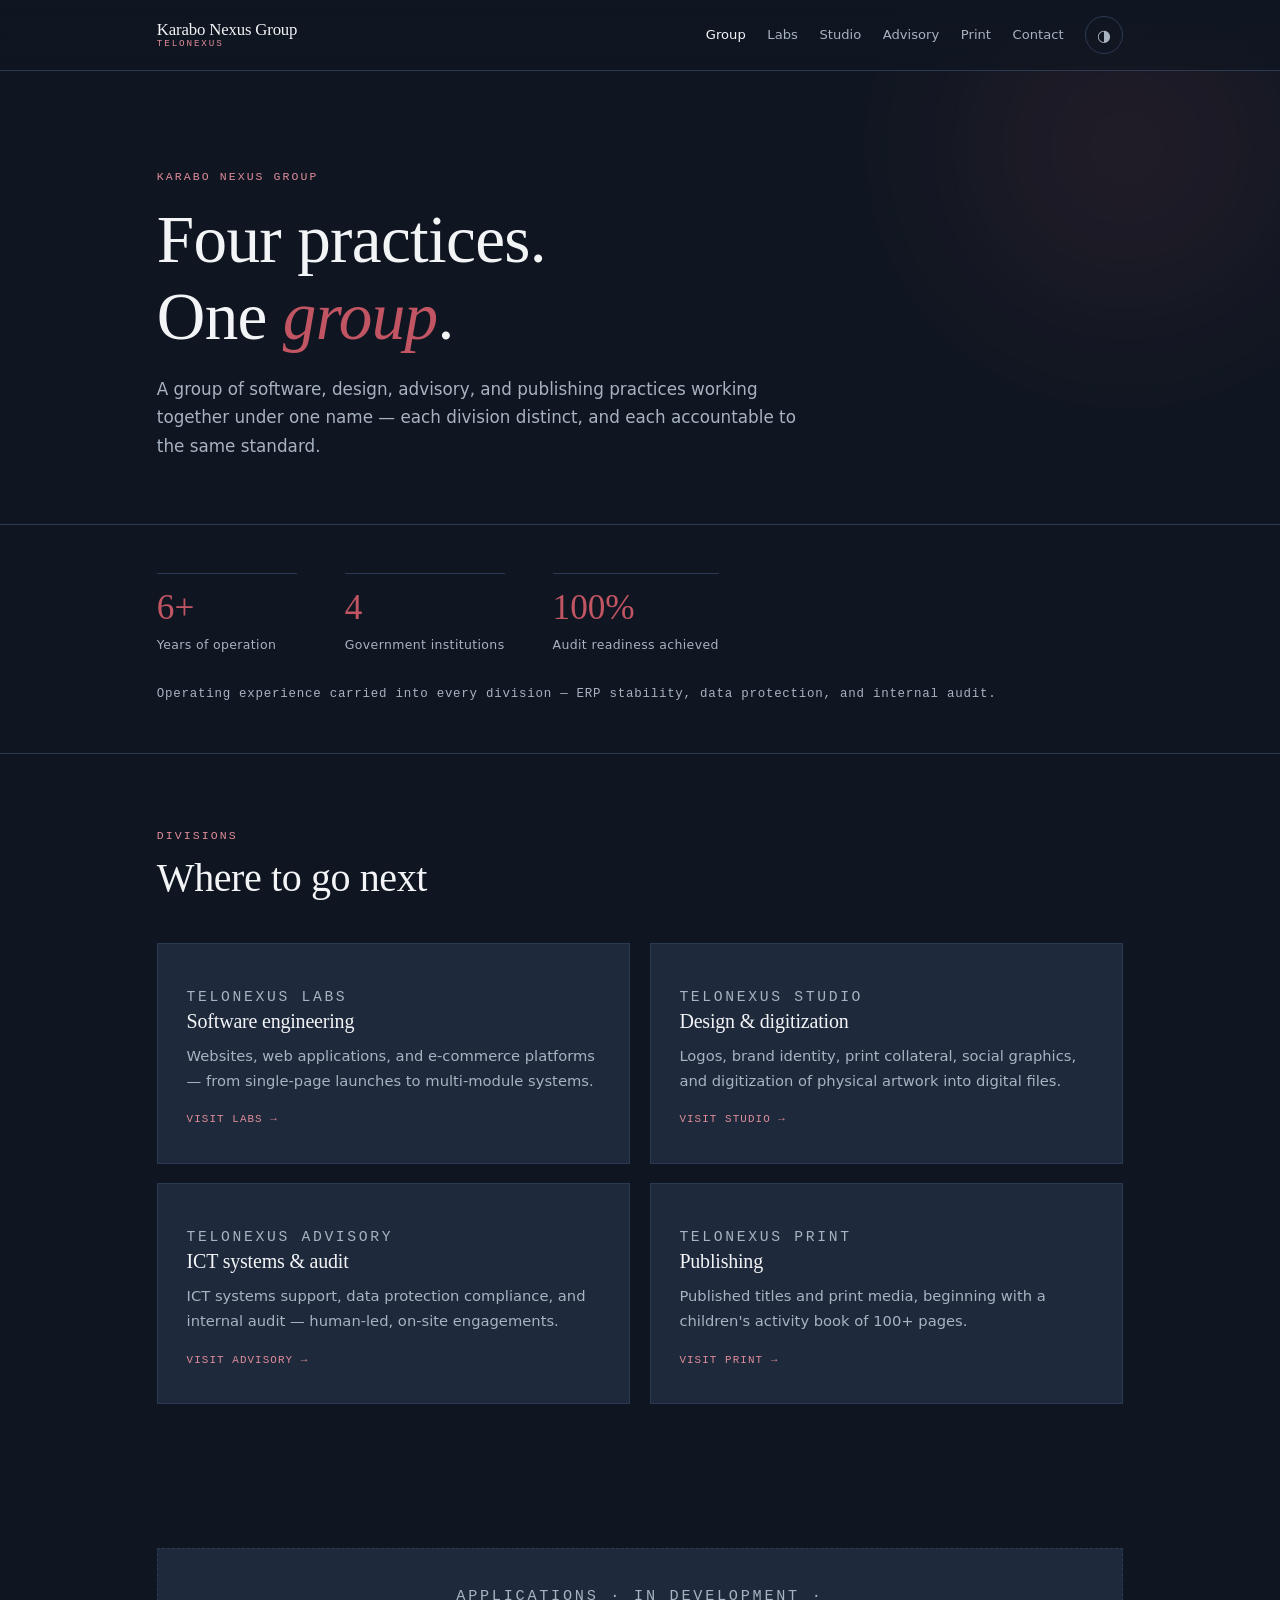
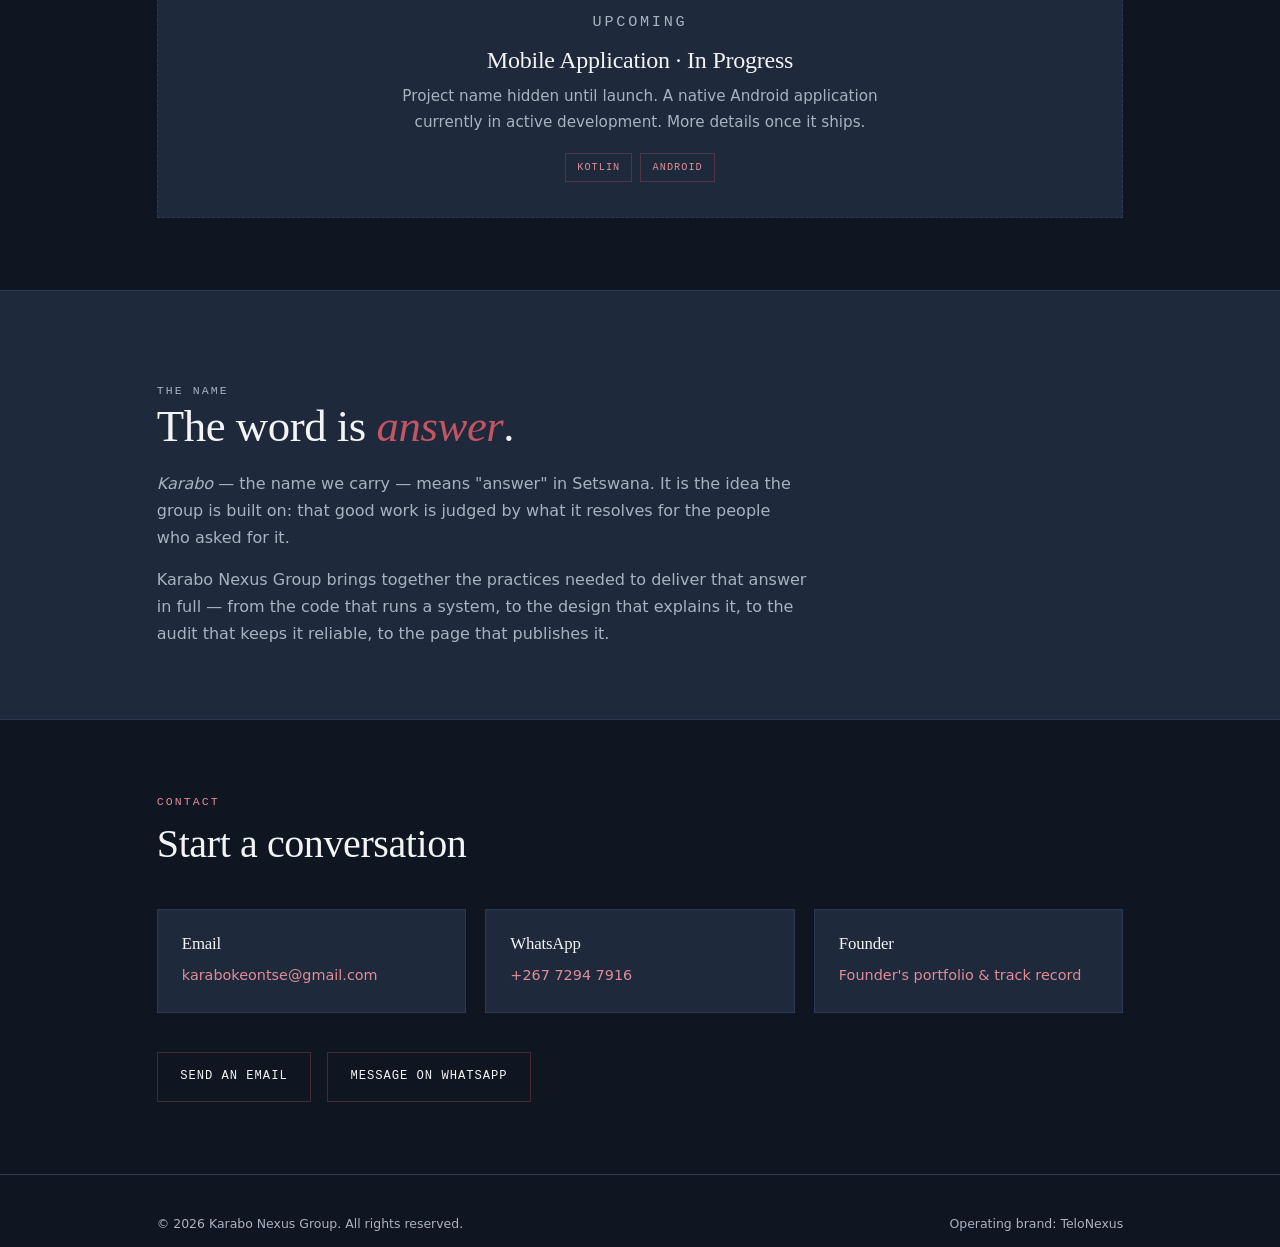
==== index.html @ 83cbbe05 "Karabo Nexus Group website: extracted corporate site Built from a source-verified extraction of the " ====
<!DOCTYPE html>
<html lang="en">
<head>
<meta charset="UTF-8">
<meta name="viewport" content="width=device-width, initial-scale=1.0">
<title>Karabo Nexus Group — Software, Design, Advisory &amp; Publishing</title>
<meta name="description" content="Karabo Nexus Group operates four divisions: TeloNexus Labs (software engineering), TeloNexus Studio (design and digitization), TeloNexus Advisory (ICT audit and compliance), and TeloNexus Print (publishing).">
<style>
:root {
  
  --bg: #0F1621;
  --bg-2: #1E293B;
  --bg-3: #24324A;
  --ink: #F3F4F6;
  --ink-dim: #A8B2C1;
  --border: #2A3A54;
  --bronze: #C15563;
  --bronze-deep: #8E1D2C;
  --bronze-soft: rgba(193, 85, 99, 0.30);
  --steel: #A8B2C1;

  
  --accent-text: #E08C99;

  --nav-bg: linear-gradient(to bottom, rgba(15, 22, 33, 0.92), rgba(15, 22, 33, 0.72));
  --max: 1120px;
  --radius: 10px;
  --ease: cubic-bezier(.22, 1, .36, 1);
}

html[data-theme="light"] {
  --bg: #F3F4F6;
  --bg-2: #FFFFFF;
  --bg-3: #E9EEF5;
  --ink: #0F1621;
  --ink-dim: #5B6B80;
  --border: #D7DFE9;
  --bronze: #8E1D2C;
  --bronze-deep: #8E1D2C;
  --bronze-soft: rgba(142, 29, 44, 0.16);
  --accent-text: #8E1D2C;
  --steel: #52637A;
  --nav-bg: linear-gradient(to bottom, rgba(255, 255, 255, 0.94), rgba(255, 255, 255, 0.78));
}

*, *::before, *::after { box-sizing: border-box; margin: 0; padding: 0; }

html { scroll-behavior: smooth; }

body {
  background: var(--bg);
  color: var(--ink);
  font-family: 'Inter', system-ui, sans-serif;
  font-weight: 300;
  line-height: 1.7;
  -webkit-font-smoothing: antialiased;
  overflow-x: hidden;
}

img { max-width: 100%; display: block; }

a { color: inherit; }

:focus-visible {
  outline: 2px solid var(--accent-text);
  outline-offset: 3px;
  border-radius: 3px;
}

::selection { background: var(--bronze-soft); color: var(--ink); }

.skip-link {
  position: absolute; left: -9999px; top: 0;
  background: var(--bg-2); color: var(--ink);
  padding: .8rem 1.2rem; border: 1px solid var(--border); z-index: 200;
}
.skip-link:focus { left: 1rem; top: 1rem; }

h1, h2, h3, h4 { font-family: 'Fraunces', Georgia, serif; font-weight: 400; line-height: 1.15; letter-spacing: -0.01em; }

.eyebrow {
  font-family: 'IBM Plex Mono', ui-monospace, monospace;
  font-size: .72rem;
  letter-spacing: .18em;
  text-transform: uppercase;
  color: var(--accent-text);
}

.lede { color: var(--ink-dim); font-size: 1.05rem; max-width: 62ch; }

.mono {
  font-family: 'IBM Plex Mono', ui-monospace, monospace;
  font-size: .78rem;
  letter-spacing: .06em;
  color: var(--ink-dim);
}

.wrap { max-width: var(--max); margin: 0 auto; padding: 0 6vw; }
section { padding: 4.5rem 0; }
.section-head { margin-bottom: 2.6rem; }
.section-head h2 { font-size: clamp(1.7rem, 3.4vw, 2.5rem); margin-top: .6rem; }

header.site {
  position: sticky; top: 0; z-index: 50;
  backdrop-filter: blur(10px);
  background: var(--nav-bg);
  border-bottom: 1px solid var(--border);
}
.bar {
  display: flex; align-items: center; justify-content: space-between; gap: 1rem;
  padding: 1rem 6vw;
  max-width: var(--max); margin: 0 auto;
}
.brand { text-decoration: none; display: flex; flex-direction: column; line-height: 1.15; }
.brand b { font-family: 'Fraunces', serif; font-weight: 500; font-size: 1.05rem; letter-spacing: -0.01em; }
.brand span {
  font-family: 'IBM Plex Mono', monospace; font-size: .58rem;
  letter-spacing: .2em; text-transform: uppercase; color: var(--accent-text);
}
.nav { display: flex; align-items: center; gap: 1.35rem; }
.nav a { text-decoration: none; color: var(--ink-dim); font-size: .82rem; transition: color .2s; }
.nav a:hover, .nav a[aria-current="page"] { color: var(--ink); }

.theme-toggle {
  background: transparent; border: 1px solid var(--border); color: var(--ink-dim);
  width: 38px; height: 38px; border-radius: 50%; cursor: pointer; font-size: 1rem;
  display: inline-flex; align-items: center; justify-content: center;
  transition: border-color .2s, color .2s;
}
.theme-toggle:hover { border-color: var(--bronze); color: var(--ink); }

.nav-toggle { display: none; }

.hero { position: relative; padding: 6rem 0 4rem; border-bottom: 1px solid var(--border); }
.hero::after {
  content: ''; position: absolute; right: -10vmax; top: -16vmax;
  width: 44vmax; height: 44vmax; border-radius: 50%;
  background: radial-gradient(circle, rgba(193, 85, 99, .30), transparent 62%);
  filter: blur(80px); opacity: .5; pointer-events: none; z-index: 0;
}
.hero-inner { position: relative; z-index: 1; }
.hero h1 { font-size: clamp(2.2rem, 6vw, 4.2rem); margin: .9rem 0 1.2rem; }
.hero h1 em { font-style: italic; font-weight: 300; color: var(--bronze); }

.grid-4 { display: grid; grid-template-columns: repeat(2, 1fr); gap: 1.2rem; }

.card {
  position: relative; display: block; text-decoration: none;
  border: 1px solid var(--border); background: var(--bg-2);
  padding: 2rem 1.8rem;
  transition: border-color .25s, transform .25s, background .25s;
}
.card:hover, .card:focus-visible { border-color: var(--bronze); transform: translateY(-3px); background: var(--bg-3); }
.card h3 { font-size: 1.25rem; font-weight: 500; }
.card p { color: var(--ink-dim); font-size: .92rem; margin-top: .6rem; }
.card .go {
  display: inline-block; margin-top: 1.1rem;
  font-family: 'IBM Plex Mono', monospace; font-size: .68rem;
  letter-spacing: .1em; text-transform: uppercase; color: var(--accent-text);
}
.card::after {
  content: ''; position: absolute; left: 0; right: 0; bottom: 0; height: 2px;
  background: linear-gradient(90deg, var(--bronze), transparent);
  transform: scaleX(0); transform-origin: left; transition: transform .4s var(--ease);
}
.card:hover::after, .card:focus-visible::after { transform: scaleX(1); }

.teaser-box {
  border: 1px dashed var(--border); background: var(--bg-2);
  padding: 2.2rem 2rem; text-align: center;
}
.teaser-box h3 { font-size: 1.5rem; margin: .7rem 0 .6rem; }
.teaser-box p { color: var(--ink-dim); font-size: .95rem; max-width: 52ch; margin: 0 auto; }
.chips { display: flex; gap: .5rem; justify-content: center; margin-top: 1.1rem; flex-wrap: wrap; }
.chip {
  font-family: 'IBM Plex Mono', monospace; font-size: .64rem;
  letter-spacing: .1em; text-transform: uppercase;
  border: 1px solid var(--bronze-soft); padding: .3rem .7rem; color: var(--accent-text);
}

.narrative { background: var(--bg-2); border-top: 1px solid var(--border); border-bottom: 1px solid var(--border); }
.narrative h2 { font-size: clamp(1.8rem, 4vw, 2.8rem); }
.narrative h2 em { font-style: italic; font-weight: 300; color: var(--bronze); }
.narrative p { color: var(--ink-dim); max-width: 64ch; margin-top: 1.1rem; }
.narrative p + p { margin-top: .9rem; }

.page-head { border-bottom: 1px solid var(--border); padding: 4rem 0 3rem; }
.page-head h1 { font-size: clamp(2rem, 5vw, 3.2rem); margin: .7rem 0 1rem; }
.crumbs { font-family: 'IBM Plex Mono', monospace; font-size: .68rem; letter-spacing: .1em; color: var(--ink-dim); margin-bottom: 1rem; }
.crumbs a { color: var(--accent-text); text-decoration: none; }

.proof { padding: 3rem 0; border-bottom: 1px solid var(--border); }
.stats { display: flex; gap: 3rem; flex-wrap: wrap; }
.stat { border-top: 1px solid var(--border); padding-top: 1rem; min-width: 140px; }
.stat .num {
  display: block; font-family: 'Fraunces', Georgia, serif;
  font-size: 2.2rem; line-height: 1; color: var(--bronze);
}
.stat .label { display: block; margin-top: .5rem; font-size: .78rem; color: var(--ink-dim); letter-spacing: .03em; }
.proof-note { margin-top: 1.8rem; }

.table-wrap { overflow-x: auto; border: 1px solid var(--border); }
table { width: 100%; border-collapse: collapse; font-size: .9rem; min-width: 560px; }
caption { text-align: left; padding: 1.1rem 1.2rem .2rem; color: var(--ink-dim); font-size: .85rem; }
th, td { text-align: left; padding: .8rem 1.2rem; border-top: 1px solid var(--border); vertical-align: top; }
thead th {
  font-family: 'IBM Plex Mono', monospace; font-size: .66rem;
  letter-spacing: .12em; text-transform: uppercase;
  color: var(--accent-text); font-weight: 500; border-top: 0;
}
td.price { font-family: 'IBM Plex Mono', monospace; white-space: nowrap; color: var(--ink); }
td.scope { color: var(--ink-dim); }

.prose h2 { font-size: clamp(1.5rem, 3vw, 2.1rem); margin: 3rem 0 1rem; }
.prose h2:first-child { margin-top: 0; }
.prose p { color: var(--ink-dim); max-width: 68ch; margin-top: .9rem; }
.prose ul { list-style: none; margin-top: 1rem; display: flex; flex-wrap: wrap; gap: .5rem; }
.prose li {
  border: 1px solid var(--border); padding: .4rem .8rem; font-size: .85rem; color: var(--ink-dim);
}

.note {
  border-left: 2px solid var(--bronze); background: var(--bg-2);
  padding: 1.1rem 1.3rem; margin-top: 1.4rem;
  font-size: .88rem; color: var(--ink-dim);
}
.note b { color: var(--ink); font-weight: 500; }

.btn {
  display: inline-flex; align-items: center; gap: .6rem;
  font-family: 'IBM Plex Mono', monospace; font-size: .76rem;
  letter-spacing: .08em; text-transform: uppercase; text-decoration: none;
  color: var(--ink); border: 1px solid var(--bronze-soft);
  padding: .85rem 1.4rem; transition: background .2s, border-color .2s;
}
.btn:hover { background: rgba(193, 85, 99, .12); border-color: var(--bronze); }

.actions { display: flex; gap: 1rem; flex-wrap: wrap; margin-top: 2.4rem; }

.contact-grid { display: grid; grid-template-columns: repeat(auto-fit, minmax(220px, 1fr)); gap: 1.2rem; }
.contact-card { border: 1px solid var(--border); background: var(--bg-2); padding: 1.5rem; }
.contact-card h3 { font-size: 1.05rem; font-weight: 500; margin-bottom: .5rem; }
.contact-card a { color: var(--accent-text); text-decoration: none; font-size: .9rem; }
.contact-card a:hover { text-decoration: underline; }

footer.site {
  border-top: 1px solid var(--border); padding: 2.4rem 0;
  color: var(--ink-dim); font-size: .78rem;
}
footer.site .foot-inner {
  max-width: var(--max); margin: 0 auto; padding: 0 6vw;
  display: flex; justify-content: space-between; gap: 1rem; flex-wrap: wrap;
}
footer.site a { color: var(--ink-dim); }

@media (max-width: 760px) {
  .grid-4 { grid-template-columns: 1fr; }
  .bar { flex-wrap: wrap; }
  .nav {
    display: none; position: absolute; top: 100%; left: 0; right: 0;
    flex-direction: column; align-items: flex-start; gap: 1rem;
    background: var(--bg-2); border-bottom: 1px solid var(--border);
    padding: 1.4rem 6vw;
  }
  .nav.open { display: flex; }
  .nav-toggle {
    display: inline-flex; flex-direction: column; align-items: center; justify-content: center;
    gap: 5px; width: 42px; height: 42px; cursor: pointer;
    background: transparent; border: 1px solid var(--border); color: var(--ink); border-radius: 8px;
  }
  .nav-toggle span { display: block; width: 18px; height: 2px; background: var(--ink); }
}

@media (prefers-reduced-motion: reduce) {
  *, *::before, *::after { animation: none !important; transition: none !important; }
  html { scroll-behavior: auto; }
}

.reveal { opacity: 0; transform: translateY(22px); transition: opacity .7s var(--ease), transform .7s var(--ease); }
.reveal.in { opacity: 1; transform: none; }
@media (prefers-reduced-motion: reduce) { .reveal { opacity: 1; transform: none; } }
</style>
</head>
<body>

<a class="skip-link" href="#main">Skip to content</a>

<header class="site">
  <div class="bar">
    <a class="brand" href="index.html">
      <b>Karabo Nexus Group</b>
      <span>TeloNexus</span>
    </a>
    <button class="nav-toggle" id="navToggle" aria-label="Open menu" aria-expanded="false" aria-controls="nav">
      <span></span><span></span><span></span>
    </button>
    <nav class="nav" id="nav" aria-label="Primary">
      <a href="index.html" aria-current="page">Group</a>
      <a href="labs.html">Labs</a>
      <a href="studio.html">Studio</a>
      <a href="advisory.html">Advisory</a>
      <a href="print.html">Print</a>
      <a href="#contact">Contact</a>
      <button class="theme-toggle" id="themeToggle" aria-label="Toggle light and dark mode">◑</button>
    </nav>
  </div>
</header>

<main id="main">

  <section class="hero">
    <div class="wrap hero-inner">
      <p class="eyebrow">Karabo Nexus Group</p>
      <h1>Four practices.<br>One <em>group</em>.</h1>
      <p class="lede">A group of software, design, advisory, and publishing practices working together under one name — each division distinct, and each accountable to the same standard.</p>
    </div>
  </section>

  <section class="proof">
    <div class="wrap">
      <div class="stats">
        <div class="stat">
          <span class="num">6+</span>
          <span class="label">Years of operation</span>
        </div>
        <div class="stat">
          <span class="num">4</span>
          <span class="label">Government institutions</span>
        </div>
        <div class="stat">
          <span class="num">100%</span>
          <span class="label">Audit readiness achieved</span>
        </div>
      </div>
      <p class="mono proof-note">Operating experience carried into every division — ERP stability, data protection, and internal audit.</p>
    </div>
  </section>

  <section>
    <div class="wrap">
      <div class="section-head">
        <p class="eyebrow">Divisions</p>
        <h2>Where to go next</h2>
      </div>
      <div class="grid-4">

        <a class="card" href="labs.html">
          <p class="eyebrow">TeloNexus Labs</p>
          <h3>Software engineering</h3>
          <p>Websites, web applications, and e-commerce platforms — from single-page launches to multi-module systems.</p>
          <span class="go">Visit Labs →</span>
        </a>

        <a class="card" href="studio.html">
          <p class="eyebrow">TeloNexus Studio</p>
          <h3>Design &amp; digitization</h3>
          <p>Logos, brand identity, print collateral, social graphics, and digitization of physical artwork into digital files.</p>
          <span class="go">Visit Studio →</span>
        </a>

        <a class="card" href="advisory.html">
          <p class="eyebrow">TeloNexus Advisory</p>
          <h3>ICT systems &amp; audit</h3>
          <p>ICT systems support, data protection compliance, and internal audit — human-led, on-site engagements.</p>
          <span class="go">Visit Advisory →</span>
        </a>

        <a class="card" href="print.html">
          <p class="eyebrow">TeloNexus Print</p>
          <h3>Publishing</h3>
          <p>Published titles and print media, beginning with a children's activity book of 100+ pages.</p>
          <span class="go">Visit Print →</span>
        </a>

      </div>
    </div>
  </section>

  <section>
    <div class="wrap">
      <div class="teaser-box">
        <p class="eyebrow">Applications · In development · Upcoming</p>
        <h3>Mobile Application · In Progress</h3>
        <p>Project name hidden until launch. A native Android application currently in active development. More details once it ships.</p>
        <div class="chips">
          <span class="chip">Kotlin</span>
          <span class="chip">Android</span>
        </div>
      </div>
    </div>
  </section>

  <section class="narrative">
    <div class="wrap">
      <p class="eyebrow">The name</p>
      <h2>The word is <em>answer</em>.</h2>
      <p><em>Karabo</em> — the name we carry — means "answer" in Setswana. It is the idea the group is built on: that good work is judged by what it resolves for the people who asked for it.</p>
      <p>Karabo Nexus Group brings together the practices needed to deliver that answer in full — from the code that runs a system, to the design that explains it, to the audit that keeps it reliable, to the page that publishes it.</p>
    </div>
  </section>

  <section id="contact">
    <div class="wrap">
      <div class="section-head">
        <p class="eyebrow">Contact</p>
        <h2>Start a conversation</h2>
      </div>
      <div class="contact-grid">
        <div class="contact-card">
          <h3>Email</h3>
          <a href="mailto:karabokeontse@gmail.com">karabokeontse@gmail.com</a>
        </div>
        <div class="contact-card">
          <h3>WhatsApp</h3>
          <a href="https://wa.me/26772947916" rel="noopener" target="_blank">+267 7294 7916</a>
        </div>
        <div class="contact-card">
          <h3>Founder</h3>
          <a href="https://karabokeontse-png.github.io/Portfolio/" rel="noopener" target="_blank">Founder's portfolio &amp; track record</a>
        </div>
      </div>
      <div class="actions">
        <a class="btn" href="mailto:karabokeontse@gmail.com">Send an email</a>
        <a class="btn" href="https://wa.me/26772947916" rel="noopener" target="_blank">Message on WhatsApp</a>
      </div>
    </div>
  </section>

</main>

<footer class="site">
  <div class="foot-inner">
    <span>© 2026 Karabo Nexus Group. All rights reserved.</span>
    <span>Operating brand: TeloNexus</span>
  </div>
</footer>

<script>
(function () {
  var root = document.documentElement;
  var btn = document.getElementById('themeToggle');
  var nav = document.getElementById('nav');
  var navBtn = document.getElementById('navToggle');

  if (btn) {
    btn.addEventListener('click', function () {
      var light = root.getAttribute('data-theme') === 'light';
      root.setAttribute('data-theme', light ? 'dark' : 'light');
      btn.textContent = light ? '◑' : '◐';
    });
  }
  if (navBtn) {
    navBtn.addEventListener('click', function () {
      var open = nav.classList.toggle('open');
      navBtn.setAttribute('aria-expanded', String(open));
    });
  }

  var items = document.querySelectorAll('.reveal');
  if ('IntersectionObserver' in window && items.length) {
    var io = new IntersectionObserver(function (entries) {
      entries.forEach(function (e) { if (e.isIntersecting) { e.target.classList.add('in'); io.unobserve(e.target); } });
    }, { rootMargin: '0px 0px -8% 0px' });
    items.forEach(function (el) { io.observe(el); });
  } else {
    items.forEach(function (el) { el.classList.add('in'); });
  }
})();
</script>

</body>
</html>
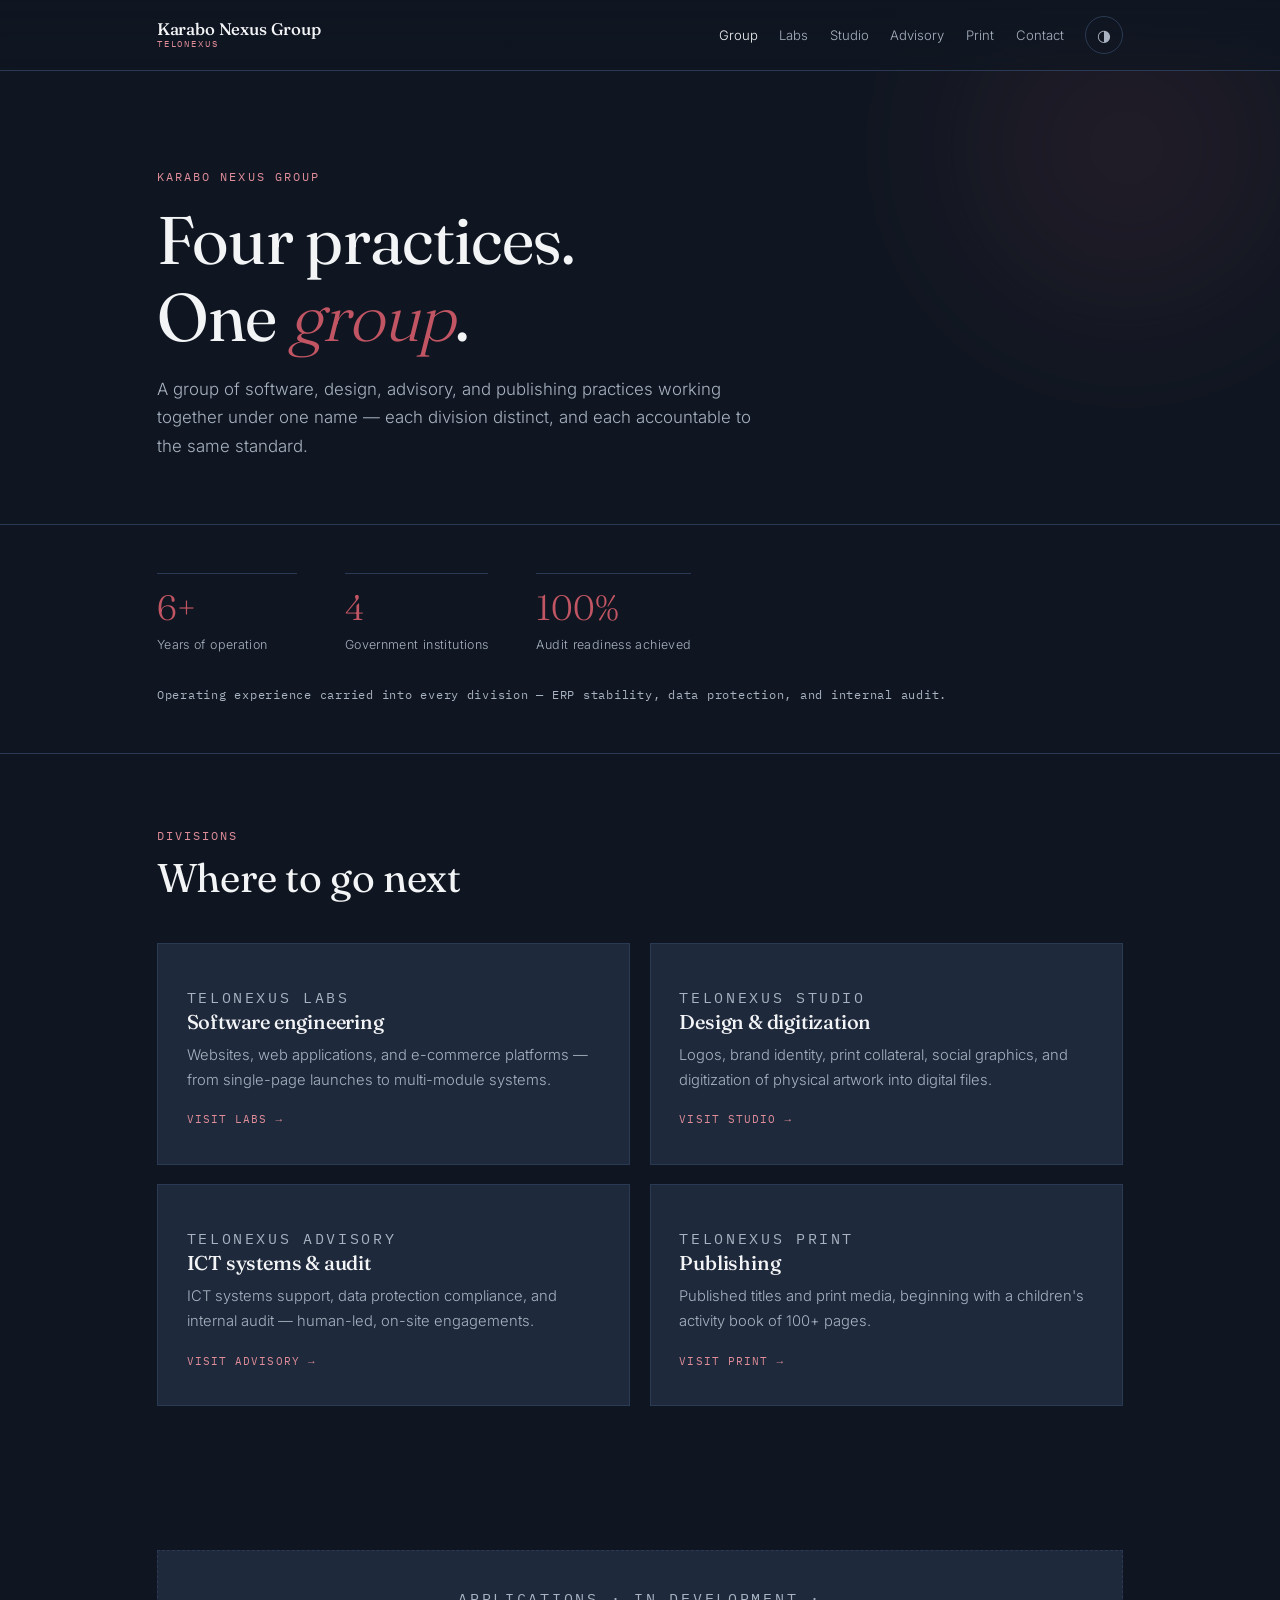
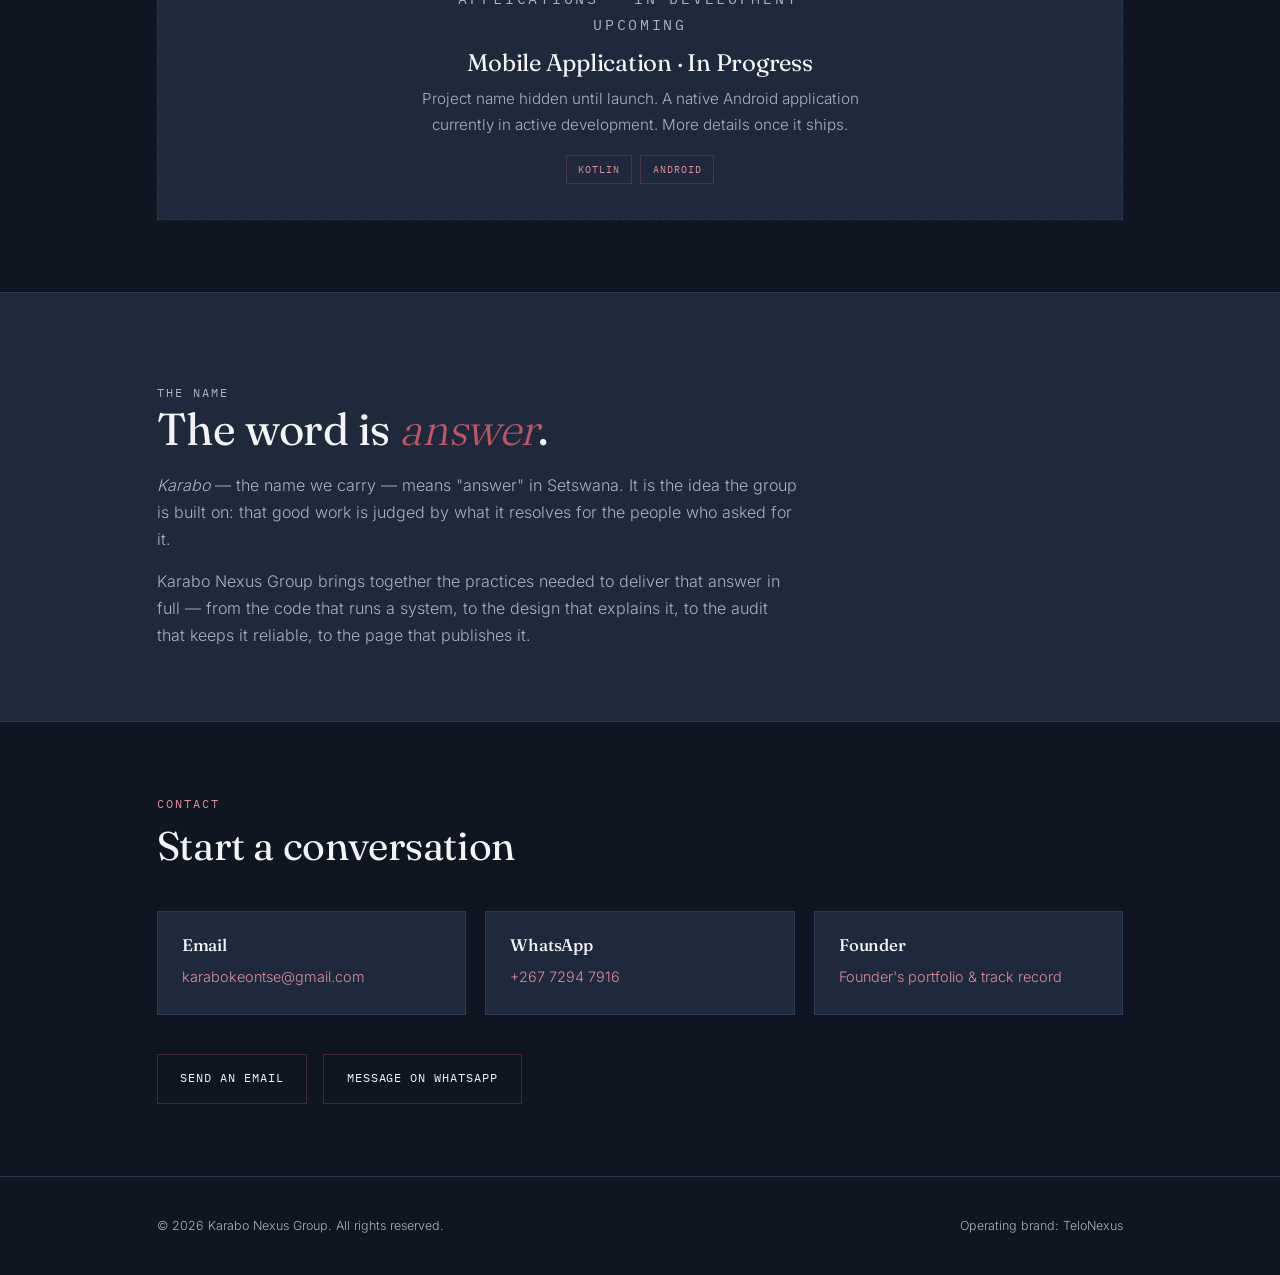
==== commit f99984a6: "Add client work gallery and self-hosted type Studio division now shows 23 pieces of client work acro" ====
--- a/index.html
+++ b/index.html
@@ -6,6 +6,39 @@
 <title>Karabo Nexus Group — Software, Design, Advisory &amp; Publishing</title>
 <meta name="description" content="Karabo Nexus Group operates four divisions: TeloNexus Labs (software engineering), TeloNexus Studio (design and digitization), TeloNexus Advisory (ICT audit and compliance), and TeloNexus Print (publishing).">
 <style>
+@font-face {
+  font-family: 'Fraunces';
+  font-style: normal;
+  font-weight: 300 600;
+  font-display: swap;
+  src: url('assets/fonts/fraunces-var.woff2') format('woff2');
+  unicode-range: U+0000-00FF, U+0131, U+0152-0153, U+02BB-02BC, U+02C6, U+02DA, U+02DC, U+2000-206F, U+2074, U+20AC, U+2122, U+2191, U+2193, U+2212, U+2215, U+FEFF, U+FFFD;
+}
+@font-face {
+  font-family: 'Inter';
+  font-style: normal;
+  font-weight: 300 600;
+  font-display: swap;
+  src: url('assets/fonts/inter-var.woff2') format('woff2');
+  unicode-range: U+0000-00FF, U+0131, U+0152-0153, U+02BB-02BC, U+02C6, U+02DA, U+02DC, U+2000-206F, U+2074, U+20AC, U+2122, U+2191, U+2193, U+2212, U+2215, U+FEFF, U+FFFD;
+}
+@font-face {
+  font-family: 'IBM Plex Mono';
+  font-style: normal;
+  font-weight: 400;
+  font-display: swap;
+  src: url('assets/fonts/plexmono-400.woff2') format('woff2');
+  unicode-range: U+0000-00FF, U+0131, U+0152-0153, U+02BB-02BC, U+02C6, U+02DA, U+02DC, U+2000-206F, U+2074, U+20AC, U+2122, U+2191, U+2193, U+2212, U+2215, U+FEFF, U+FFFD;
+}
+@font-face {
+  font-family: 'IBM Plex Mono';
+  font-style: normal;
+  font-weight: 500;
+  font-display: swap;
+  src: url('assets/fonts/plexmono-500.woff2') format('woff2');
+  unicode-range: U+0000-00FF, U+0131, U+0152-0153, U+02BB-02BC, U+02C6, U+02DA, U+02DC, U+2000-206F, U+2074, U+20AC, U+2122, U+2191, U+2193, U+2212, U+2215, U+FEFF, U+FFFD;
+}
+
 :root {
   
   --bg: #0F1621;
@@ -198,6 +231,31 @@
 }
 .stat .label { display: block; margin-top: .5rem; font-size: .78rem; color: var(--ink-dim); letter-spacing: .03em; }
 .proof-note { margin-top: 1.8rem; }
+
+.gallery { display: grid; grid-template-columns: repeat(auto-fill, minmax(190px, 1fr)); gap: .9rem; margin-top: 1.2rem; }
+.shot {
+  position: relative; display: block; aspect-ratio: 4 / 5; overflow: hidden;
+  border: 1px solid var(--border); background: var(--bg-3);
+}
+.shot.wide { aspect-ratio: 4 / 3; }
+.shot img { width: 100%; height: 100%; object-fit: cover; transition: transform .35s var(--ease); }
+.shot:hover, .shot:focus-visible { border-color: var(--bronze); }
+.shot:hover img { transform: scale(1.04); }
+.shot figcaption {
+  position: absolute; left: 0; right: 0; bottom: 0;
+  padding: 1.6rem .8rem .6rem;
+  background: linear-gradient(to top, rgba(15, 22, 33, .92), transparent);
+  font-family: 'IBM Plex Mono', ui-monospace, monospace;
+  font-size: .6rem; letter-spacing: .1em; text-transform: uppercase;
+  color: var(--ink); opacity: 0; transition: opacity .25s;
+}
+.shot:hover figcaption, .shot:focus-visible figcaption { opacity: 1; }
+.gallery-tag {
+  display: inline-block; margin-top: 1.6rem;
+  font-family: 'IBM Plex Mono', ui-monospace, monospace;
+  font-size: .66rem; letter-spacing: .14em; text-transform: uppercase;
+  color: var(--accent-text);
+}
 
 .table-wrap { overflow-x: auto; border: 1px solid var(--border); }
 table { width: 100%; border-collapse: collapse; font-size: .9rem; min-width: 560px; }
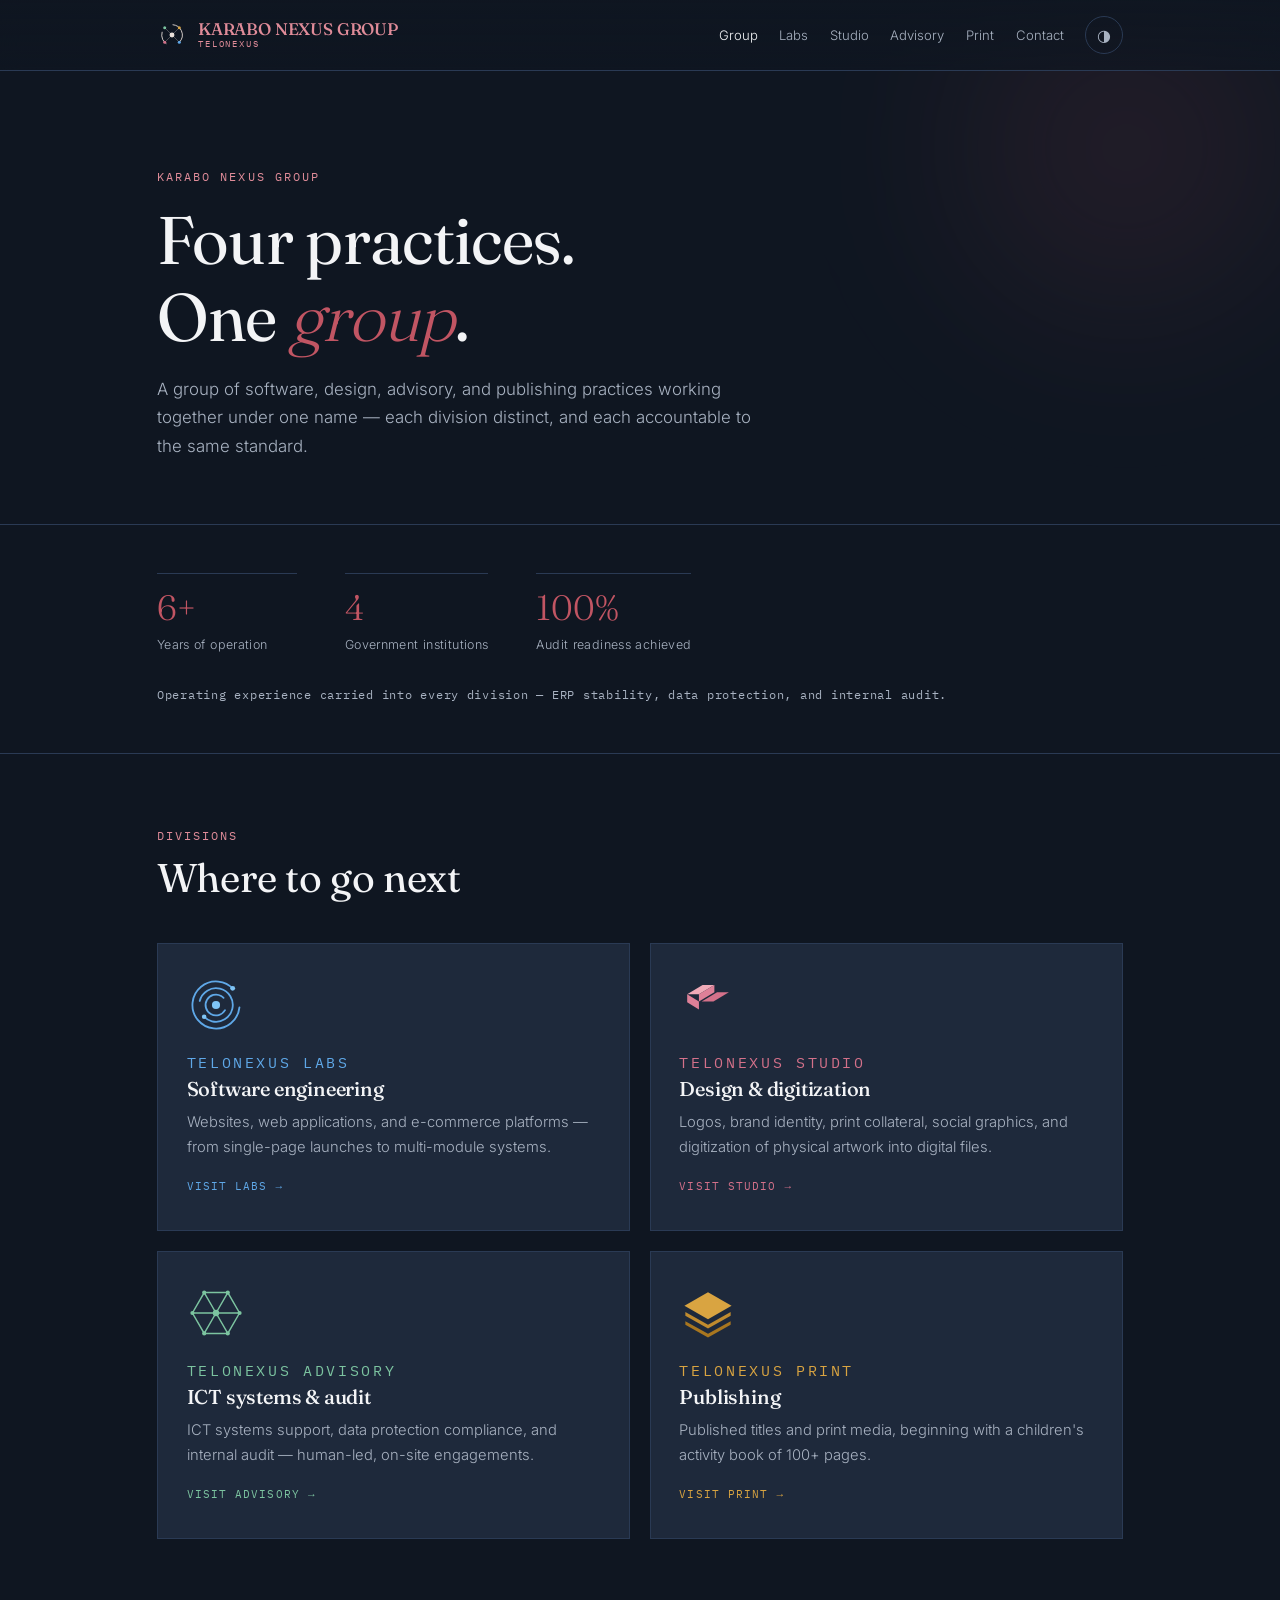
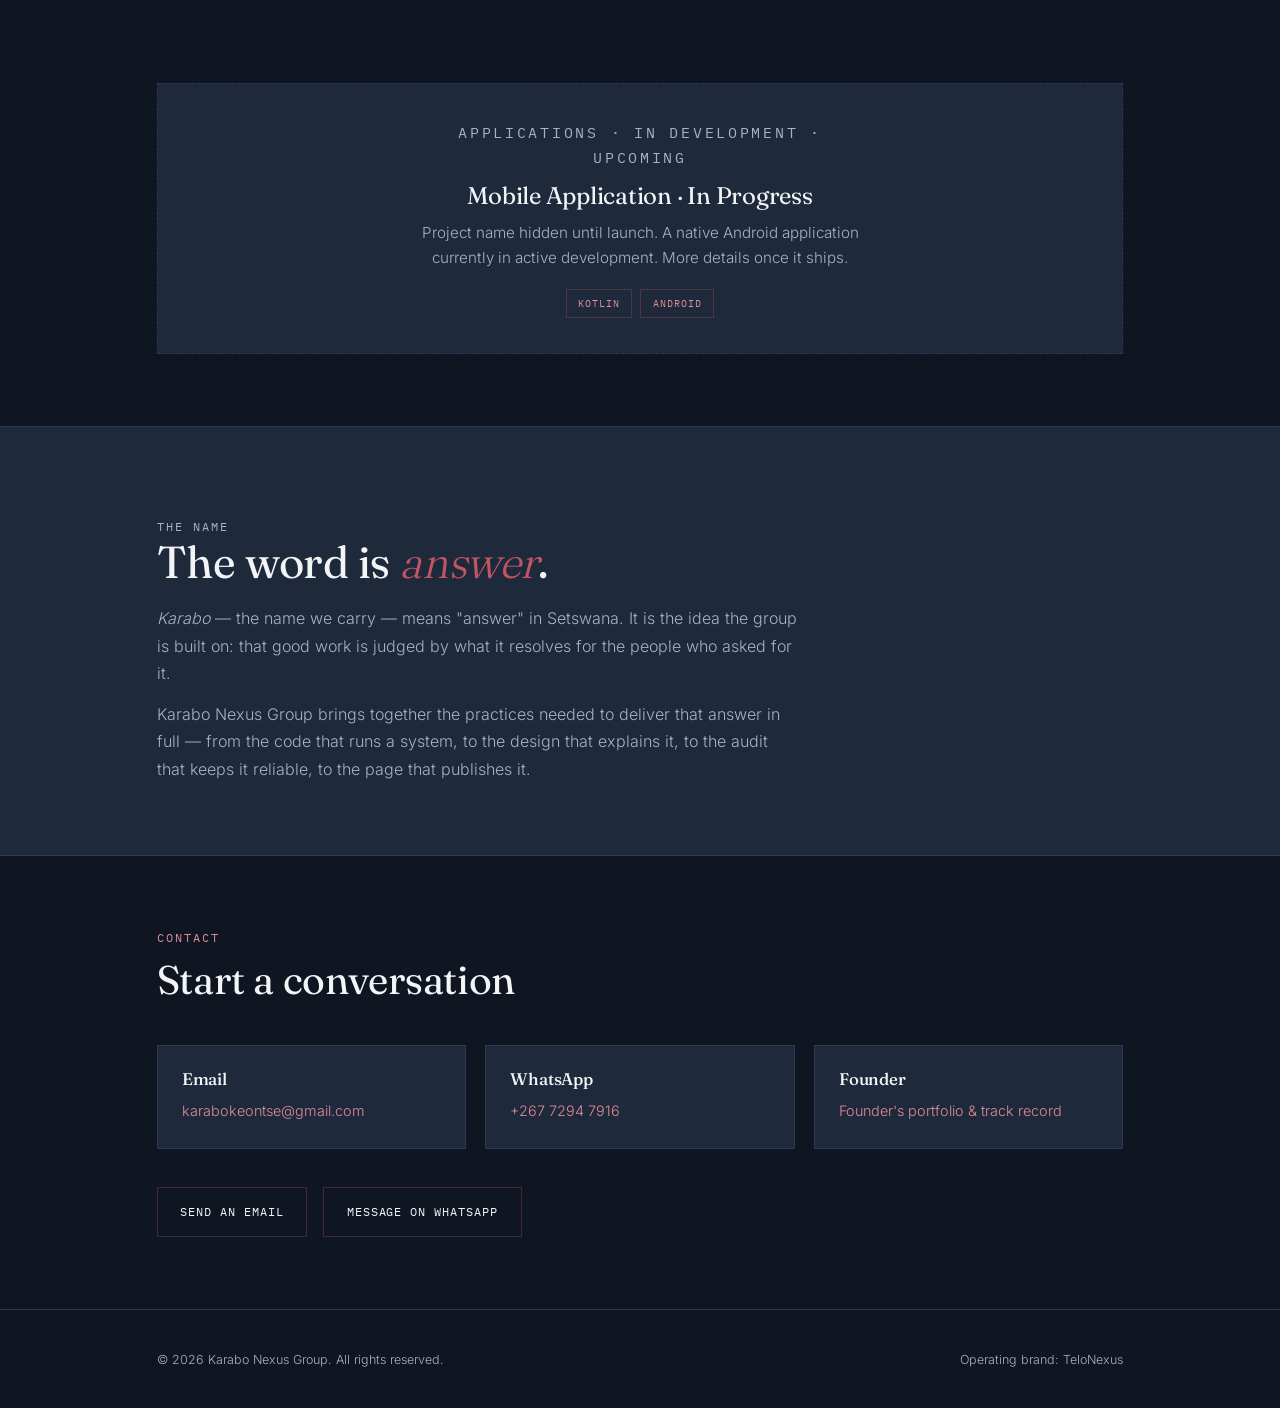
==== commit f1113bc1: "Apply brand marks and division thematics across the site Each division now carries its own mark and " ====
--- a/index.html
+++ b/index.html
@@ -337,6 +337,40 @@
 .reveal { opacity: 0; transform: translateY(22px); transition: opacity .7s var(--ease), transform .7s var(--ease); }
 .reveal.in { opacity: 1; transform: none; }
 @media (prefers-reduced-motion: reduce) { .reveal { opacity: 1; transform: none; } }
+
+:root{
+  --div-labs:#5FA8E8;
+  --div-studio:#D4718A;
+  --div-print:#D9A441;
+  --div-advisory:#7CC4A0;
+  --div:#E08C99;           
+  --div-fill:rgba(224,139,153,.12);
+}
+[data-division="labs"]{--div:var(--div-labs);--div-fill:rgba(95,168,232,.12)}
+[data-division="studio"]{--div:var(--div-studio);--div-fill:rgba(212,113,138,.12)}
+[data-division="print"]{--div:var(--div-print);--div-fill:rgba(217,164,65,.12)}
+[data-division="advisory"]{--div:var(--div-advisory);--div-fill:rgba(124,196,160,.12)}
+
+.eyebrow,.crumbs a,.go,.contact-card a,.prose li{color:var(--div)}
+.card--labs .eyebrow,.card--labs .go{color:var(--div-labs)}
+.card--studio .eyebrow,.card--studio .go{color:var(--div-studio)}
+.card--print .eyebrow,.card--print .go{color:var(--div-print)}
+.card--advisory .eyebrow,.card--advisory .go{color:var(--div-advisory)}
+
+.brand{gap:.7rem;flex-direction:row;align-items:center}
+.brand svg{width:30px;height:30px;flex:0 0 30px}
+.brand .brand-text{display:flex;flex-direction:column;line-height:1.15}
+
+.head-row{display:flex;align-items:center;gap:2rem;flex-wrap:wrap}
+.head-mark{flex:0 0 auto}
+.head-mark svg{width:104px;height:104px}
+.head-copy{flex:1 1 320px;min-width:0}
+
+.card>svg{width:58px;height:58px;display:block;margin:0 0 1rem}
+.card{text-align:left}
+.card h3{margin-top:.15rem}
+
+@media (max-width:760px){.head-mark svg{width:72px;height:72px}.brand svg{width:26px;height:26px;flex:0 0 26px}}
 </style>
 </head>
 <body>
@@ -345,10 +379,7 @@
 
 <header class="site">
   <div class="bar">
-    <a class="brand" href="index.html">
-      <b>Karabo Nexus Group</b>
-      <span>TeloNexus</span>
-    </a>
+    <a class="brand" href="index.html"><svg xmlns="http://www.w3.org/2000/svg" viewBox="0 0 128 128" role="img" aria-label="Karabo Nexus Group"> <title>Karabo Nexus Group</title> <g stroke="#E8DFD9" stroke-width="2.2" stroke-linecap="round" opacity=".55" fill="none"><line x1="64" y1="64" x2="95.11" y2="95.11"/><line x1="64" y1="64" x2="32.89" y2="95.11"/><line x1="64" y1="64" x2="32.89" y2="32.89"/><line x1="64" y1="64" x2="95.11" y2="32.89"/></g> <circle cx="64" cy="64" r="44.00" fill="none" stroke="#E8DFD9" stroke-width="3.4" stroke-linecap="round" stroke-dasharray="53.91 60.82" transform="rotate(-25.20 64 64)"/> <circle cx="95.11" cy="95.11" r="6.4" fill="#5FA8E8"/><circle cx="32.89" cy="95.11" r="6.4" fill="#D4718A"/><circle cx="32.89" cy="32.89" r="6.4" fill="#7CC4A0"/><circle cx="95.11" cy="32.89" r="6.4" fill="#D9A441"/> <circle cx="64" cy="64" r="10.5" fill="#E8DFD9"/> </svg><span class="brand-text"><b>Karabo Nexus Group</b><span>TeloNexus</span></span></a>
     <button class="nav-toggle" id="navToggle" aria-label="Open menu" aria-expanded="false" aria-controls="nav">
       <span></span><span></span><span></span>
     </button>
@@ -402,28 +433,28 @@
       </div>
       <div class="grid-4">
 
-        <a class="card" href="labs.html">
+        <a class="card card--labs" href="labs.html"><svg xmlns="http://www.w3.org/2000/svg" viewBox="0 0 128 128" role="img" aria-label="TeloNexus Labs"> <title>TeloNexus Labs</title> <circle cx="64" cy="64" r="52.00" fill="none" stroke="#5FA8E8" stroke-width="4" stroke-linecap="round" stroke-dasharray="280.73 46.00" transform="rotate(-354.32 64 64)"/> <circle cx="64" cy="64" r="37.00" fill="none" stroke="#5FA8E8" stroke-width="4" stroke-linecap="round" stroke-dasharray="194.48 38.00" transform="rotate(-166.16 64 64)"/> <circle cx="64" cy="64" r="23.00" fill="none" stroke="#5FA8E8" stroke-width="4" stroke-linecap="round" stroke-dasharray="114.51 30.00" transform="rotate(-330.27 64 64)"/> <circle cx="100.77" cy="27.23" r="5.4" fill="#7FC4F5"/> <circle cx="37.84" cy="90.16" r="5.0" fill="#7FC4F5"/> <circle cx="64" cy="64" r="9" fill="#7FC4F5"/> </svg>
           <p class="eyebrow">TeloNexus Labs</p>
           <h3>Software engineering</h3>
           <p>Websites, web applications, and e-commerce platforms — from single-page launches to multi-module systems.</p>
           <span class="go">Visit Labs →</span>
         </a>
 
-        <a class="card" href="studio.html">
+        <a class="card card--studio" href="studio.html"><svg xmlns="http://www.w3.org/2000/svg" viewBox="0 0 128 128" role="img" aria-label="TeloNexus Studio"> <title>TeloNexus Studio</title> <path d="M18,40 L52,20 L78,20 L44,40 Z" fill="#F0AAB8"/> <path d="M50,56 L84,36 L110,36 L76,56 Z" fill="#D4718A"/> <path d="M44,40 L78,20 L78,36 L44,56 Z" fill="#DE8098"/> <path d="M18,40 L44,56 L44,74 L18,58 Z" fill="#DE8098"/> </svg>
           <p class="eyebrow">TeloNexus Studio</p>
           <h3>Design &amp; digitization</h3>
           <p>Logos, brand identity, print collateral, social graphics, and digitization of physical artwork into digital files.</p>
           <span class="go">Visit Studio →</span>
         </a>
 
-        <a class="card" href="advisory.html">
+        <a class="card card--advisory" href="advisory.html"><svg xmlns="http://www.w3.org/2000/svg" viewBox="0 0 128 128" role="img" aria-label="TeloNexus Advisory"> <title>TeloNexus Advisory</title> <g stroke="#7CC4A0" stroke-width="3.2" fill="none" stroke-linecap="round"> <path d="M116.00,64.00 L90.00,109.03 L38.00,109.03 L12.00,64.00 L38.00,18.97 L90.00,18.97 Z"/> <line x1="64" y1="64" x2="116.00" y2="64.00" /><line x1="64" y1="64" x2="90.00" y2="109.03" /><line x1="64" y1="64" x2="38.00" y2="109.03" /><line x1="64" y1="64" x2="12.00" y2="64.00" /><line x1="64" y1="64" x2="38.00" y2="18.97" /><line x1="64" y1="64" x2="90.00" y2="18.97" /> </g> <circle cx="116.00" cy="64.00" r="4.6" fill="#7CC4A0"/><circle cx="90.00" cy="109.03" r="4.6" fill="#7CC4A0"/><circle cx="38.00" cy="109.03" r="4.6" fill="#7CC4A0"/><circle cx="12.00" cy="64.00" r="4.6" fill="#7CC4A0"/><circle cx="38.00" cy="18.97" r="4.6" fill="#7CC4A0"/><circle cx="90.00" cy="18.97" r="4.6" fill="#7CC4A0"/> <circle cx="64" cy="64" r="7" fill="#7CC4A0"/> </svg>
           <p class="eyebrow">TeloNexus Advisory</p>
           <h3>ICT systems &amp; audit</h3>
           <p>ICT systems support, data protection compliance, and internal audit — human-led, on-site engagements.</p>
           <span class="go">Visit Advisory →</span>
         </a>
 
-        <a class="card" href="print.html">
+        <a class="card card--print" href="print.html"><svg xmlns="http://www.w3.org/2000/svg" viewBox="0 0 128 128" role="img" aria-label="TeloNexus Print"> <title>TeloNexus Print</title> <path d="M64,18 L116,48 L64,78 L12,48 Z" fill="#D9A441"/> <path d="M14,62 L64,90 L114,62 L114,70 L64,98 L14,70 Z" fill="#C08B2E"/> <path d="M14,82 L64,110 L114,82 L114,90 L64,118 L14,90 Z" fill="#A8761F"/> </svg>
           <p class="eyebrow">TeloNexus Print</p>
           <h3>Publishing</h3>
           <p>Published titles and print media, beginning with a children's activity book of 100+ pages.</p>
